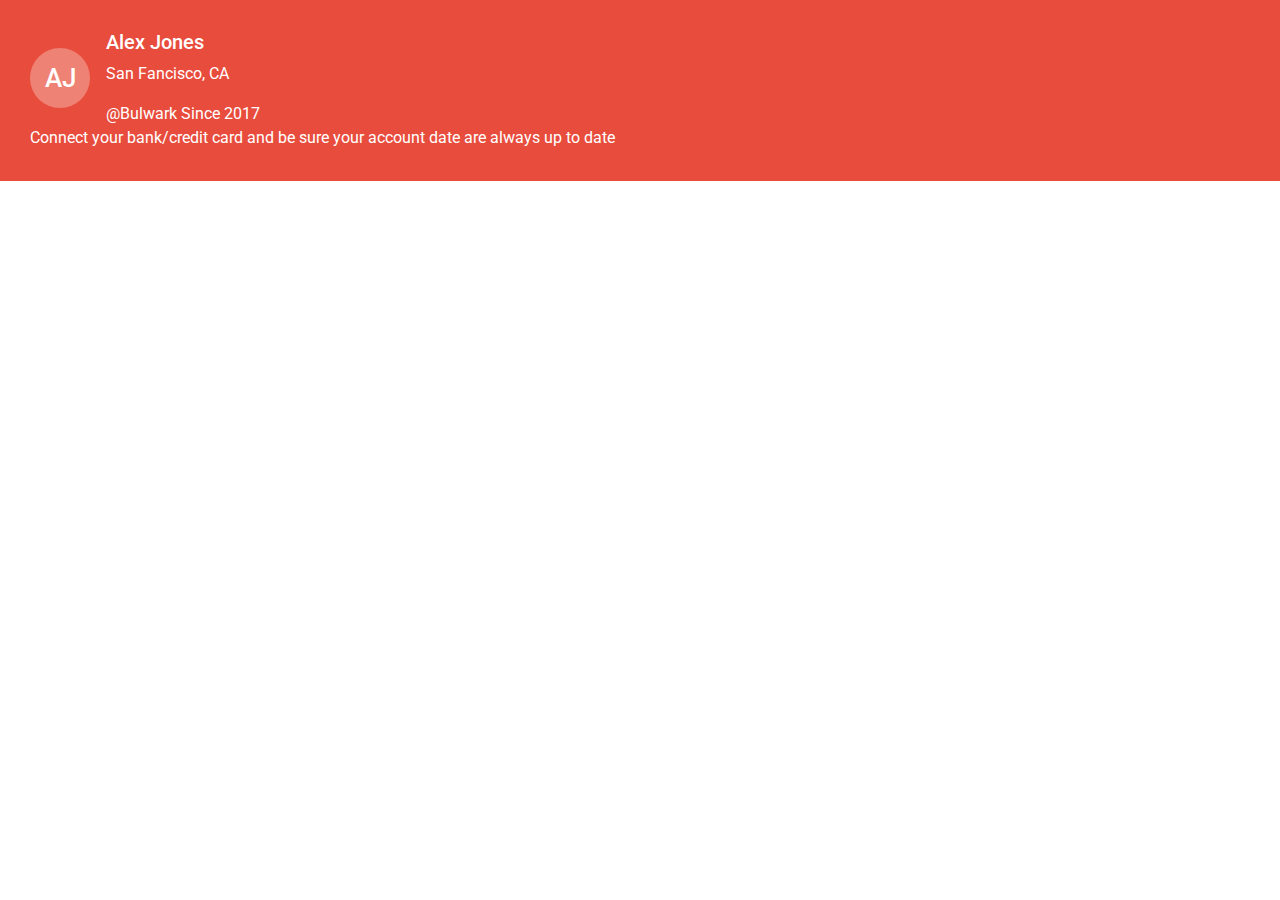
==== index.html @ 28ac64c2 "Git init" ====
<!DOCTYPE html>
<html lang="en">
<head>
  <div>
    <meta charset="utf-8">
    <meta name="viewport" content="width=device-width, initial-scale=1, shrink-to-fit=no">
    <title>Document</title>
    <!-- Bootstrap CSS -->
    <link rel="stylesheet" href="https://maxcdn.bootstrapcdn.com/bootstrap/4.0.0/css/bootstrap.min.css" crossorigin="anonymous">
    <!-- Google Font CSS -->
    <link href="https://fonts.googleapis.com/css?family=Roboto:400,500,700" rel="stylesheet">
    <!-- Theme CSS -->
    <link rel="stylesheet" href="css/style.css">
  </div>
</head>
<body>
  <section class="main-wrapper">
    <div class="container-fluid item-block-wrapper">
      <div class="row">
        <div class="col-sm-8">
          <div class="col-sm-12">
            <div class="media">
              <span class="align-self-center mr-3 user-short-name rounded-circle">AJ</span>
              <div class="media-body">
                <h5 class="mt-0 user-name">Alex Jones</h5>
                <p>San Fancisco, CA</p>
                <p class="mb-0">@Bulwark Since 2017</p>
              </div>
            </div>
          </div>
          <div class="col-sm-12">
            <p class="mb-0">Connect your bank/credit card and be sure your account date are always up to date</p>
          </div>
          <div class="col-sm-12">

          </div>
        </div>
        <div class="col-sm-4">
        </div>
      </div>
    </div>
  </section>

  <script src="https://code.jquery.com/jquery-3.2.1.slim.min.js" crossorigin="anonymous"></script>
  <script src="https://cdnjs.cloudflare.com/ajax/libs/popper.js/1.12.9/umd/popper.min.js" crossorigin="anonymous"></script>
  <script src="https://maxcdn.bootstrapcdn.com/bootstrap/4.0.0/js/bootstrap.min.js" crossorigin="anonymous"></script>
</body>
</html>
---- css/style.css ----
body {
  font-family: 'Roboto', sans-serif;
}

.item-block-wrapper {
  background-color: #e84c3d;
  color: #ffffff;
  padding-top: 30px;
  padding-bottom: 30px;
}

.user-short-name {
  background-color: #ee8275;
  display: flex;
  width: 60px;
  height: 60px;
  align-items: center;
  justify-content: center;
  font-size: 26px;
  font-weight: 500;
}

// Small devices (landscape phones, 576px and up)
@media (min-width: 576px) {}

// Medium devices (tablets, 768px and up)
@media (min-width: 768px) {}

// Large devices (desktops, 992px and up)
@media (min-width: 992px) {}

// Extra large devices (large desktops, 1200px and up)
@media (min-width: 1200px) {}
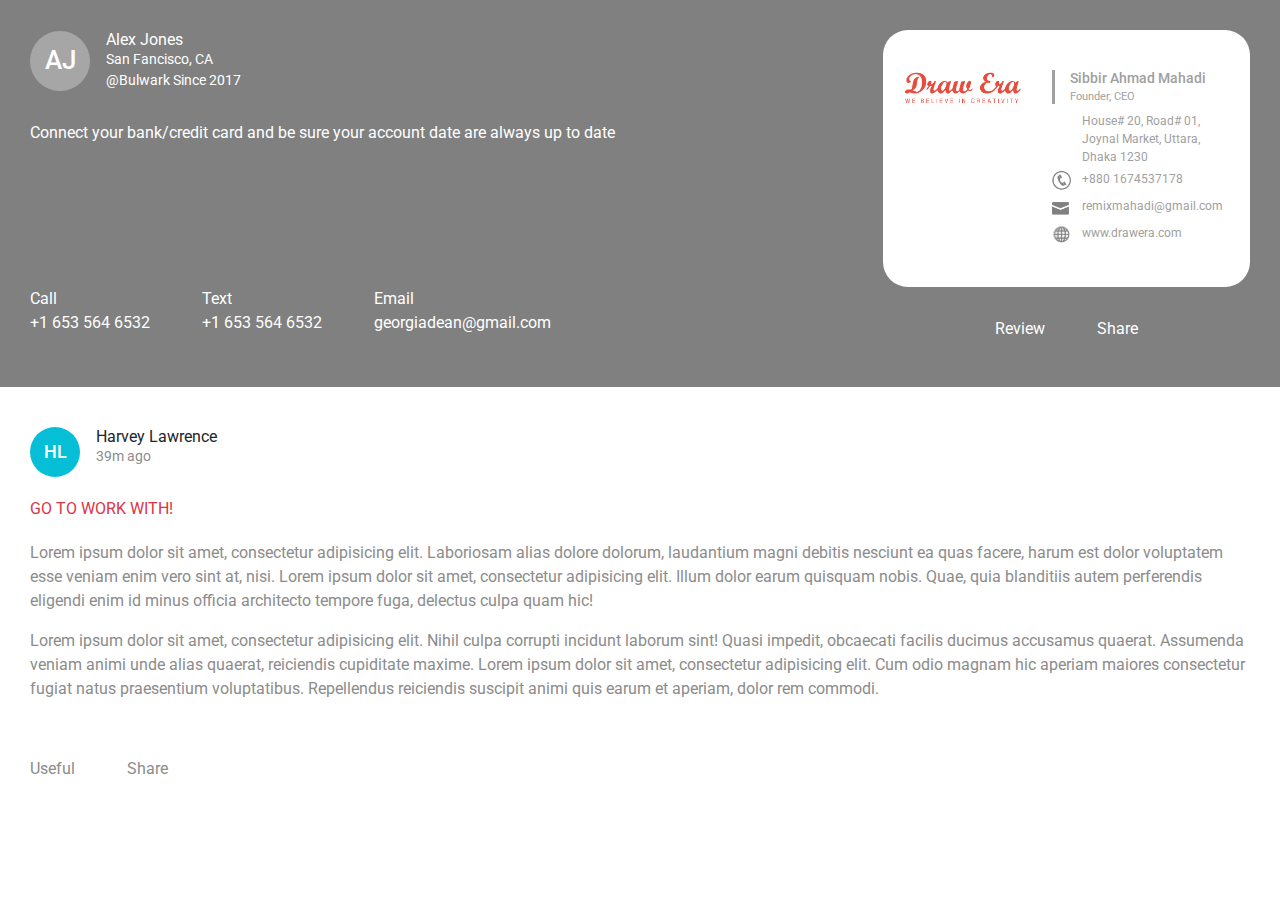
==== commit e2e48419: "File added" ====
--- a/index.html
+++ b/index.html
@@ -1,48 +1,163 @@
 <!DOCTYPE html>
 <html lang="en">
+
 <head>
   <div>
     <meta charset="utf-8">
     <meta name="viewport" content="width=device-width, initial-scale=1, shrink-to-fit=no">
     <title>Document</title>
     <!-- Bootstrap CSS -->
-    <link rel="stylesheet" href="https://maxcdn.bootstrapcdn.com/bootstrap/4.0.0/css/bootstrap.min.css" crossorigin="anonymous">
+    <link rel="stylesheet" href="css/bootstrap.min.css">
     <!-- Google Font CSS -->
     <link href="https://fonts.googleapis.com/css?family=Roboto:400,500,700" rel="stylesheet">
+    <link rel="stylesheet" href="https://use.fontawesome.com/releases/v5.0.8/css/all.css" integrity="sha384-3AB7yXWz4OeoZcPbieVW64vVXEwADiYyAEhwilzWsLw+9FgqpyjjStpPnpBO8o8S" crossorigin="anonymous">
     <!-- Theme CSS -->
     <link rel="stylesheet" href="css/style.css">
   </div>
 </head>
+
 <body>
   <section class="main-wrapper">
     <div class="container-fluid item-block-wrapper">
       <div class="row">
         <div class="col-sm-8">
+          <div class="col-sm-12 media user-media">
+            <span class="align-self-center mr-3 user-short-name rounded-circle">AJ</span>
+            <div class="media-body">
+              <h5 class="mt-0 mb-0 user-name">Alex Jones</h5>
+              <p class="mb-0 hidden-mobile">San Fancisco, CA</p>
+              <p class="mb-0">@Bulwark Since 2017</p>
+            </div>
+          </div>
+          <div class="visible-inline-mobile user-rating-wrapper text-center">
+            <span>5 STAR</span>
+            <p class="user-rating mb-0">
+              <i class="fas fa-star"></i>
+              <i class="fas fa-star"></i>
+              <i class="fas fa-star"></i>
+              <i class="fas fa-star"></i>
+              <i class="fas fa-star"></i>
+            </p>
+          </div>
+          <div class="clearfix"></div>
+          <div class="col-sm-12 user-content justify-content-center">
+            <p class="mb-0">Connect your bank/credit card and be sure your account date are always up to date</p>
+          </div>
+        </div>
+        <div class="col-sm-4">
           <div class="col-sm-12">
-            <div class="media">
-              <span class="align-self-center mr-3 user-short-name rounded-circle">AJ</span>
-              <div class="media-body">
-                <h5 class="mt-0 user-name">Alex Jones</h5>
-                <p>San Fancisco, CA</p>
-                <p class="mb-0">@Bulwark Since 2017</p>
+            <div class="user-detail">
+              <div class="row">
+                <div class="col-sm-5 user-logo">
+                  <img src="images/crop.png" class="img-fluid" alt="">
+                </div>
+                <div class="col-sm-7">
+                  <h3 class="col-sm-12">
+                    Sibbir Ahmad Mahadi
+                    <small>Founder, CEO</small>
+                  </h3>
+                </div>
+              </div>
+              <div class="row">
+                <div class="col-sm-5">
+
+                </div>
+                <address class="col-sm-7">
+                  <p class="mb-0 address"><i class="fas fa-map-marker"></i> <span>House# 20, Road# 01, Joynal Market, Uttara, Dhaka 1230</span></p>
+                  <a class="icon-detail icon-phone" href="tel:+880 1674537178"><span>+880 1674537178</span></a>
+                  <a class="icon-detail icon-email" href="mailto:remixmahadi@gmail.com"><span>remixmahadi@gmail.com</span></a>
+                  <a class="icon-detail icon-web" href="www.drawera.com"><span>www.drawera.com</span></a>
+                </address>
               </div>
             </div>
           </div>
-          <div class="col-sm-12">
-            <p class="mb-0">Connect your bank/credit card and be sure your account date are always up to date</p>
-          </div>
-          <div class="col-sm-12">
-
-          </div>
         </div>
-        <div class="col-sm-4">
+      </div>
+      <div class="row user-info">
+        <div class="col-sm-8">
+          <ul class="list-inline user-info-list col-sm-12">
+            <li class="list-inline-item">
+              <i class="fas fa-phone rotate-90"></i>
+              <p class="mb-0">Call</p>
+              <a class="hidden-mobile" href="tel:+1 653 564 6532">+1 653 564 6532</a>
+            </li>
+            <li class="list-inline-item">
+              <i class="fas fa-comment"></i>
+              <p class="mb-0">Text</p>
+              <a class="hidden-mobile" href="tel:+1 653 564 6532">+1 653 564 6532</a>
+            </li>
+            <li class="list-inline-item">
+              <i class="fas fa-envelope"></i>
+              <p class="mb-0">Email</p>
+              <a class="hidden-mobile" href="mailto:georgiadean@gmail.com">georgiadean@gmail.com</a>
+            </li>
+            <li class="list-inline-item visible-inline-mobile">
+              <i class="fas fa-star"></i>
+              <p class="mb-0">Review</p>
+            </li>
+            <li class="list-inline-item visible-inline-mobile">
+              <i class="far fa-paper-plane"></i>
+              <p class="mb-0">Share</p>
+            </li>
+          </ul>
+        </div>
+        <div class="col-sm-4 hidden-mobile">
+          <ul class="user-social-list list-inline text-center mt-30">
+            <li class="list-inline-item">
+              <i class="fas fa-star"></i>
+              <p class="mb-0">Review</p>
+            </li>
+            <li class="list-inline-item">
+              <i class="far fa-paper-plane"></i>
+              <p class="mb-0">Share</p>
+            </li>
+          </ul>
         </div>
       </div>
     </div>
+    <div class="container-fluid item-detail-wrapper">
+      <div class="col-sm-12">
+        <div class="col-sm-12 media user-media">
+          <span class="align-self-center mr-3 user-short-name rounded-circle">HL</span>
+          <div class="media-body">
+            <h5 class="mt-0 mb-0 user-name">Harvey Lawrence</h5>
+            <p class="mb-0 user-time">39m ago</p>
+          </div>
+        </div>
+        <div class="visible-inline-mobile user-rating-wrapper text-center">
+          <span>5 STAR</span>
+          <p class="user-rating mb-0">
+            <i class="fas fa-star"></i>
+            <i class="fas fa-star"></i>
+            <i class="fas fa-star"></i>
+            <i class="fas fa-star"></i>
+            <i class="fas fa-star"></i>
+          </p>
+        </div>
+        <div class="clearfix"></div>
+        <div class="item-detail-content col-sm-12">
+          <p class="text-danger mt-20 mb-20">GO TO WORK WITH!</p>
+          <p>Lorem ipsum dolor sit amet, consectetur adipisicing elit. Laboriosam alias dolore dolorum, laudantium magni debitis nesciunt ea quas facere, harum est dolor voluptatem esse veniam enim vero sint at, nisi. Lorem ipsum dolor sit amet, consectetur adipisicing elit. Illum dolor earum quisquam nobis. Quae, quia blanditiis autem perferendis eligendi enim id minus officia architecto tempore fuga, delectus culpa quam hic!</p>
+          <p>Lorem ipsum dolor sit amet, consectetur adipisicing elit. Nihil culpa corrupti incidunt laborum sint! Quasi impedit, obcaecati facilis ducimus accusamus quaerat. Assumenda veniam animi unde alias quaerat, reiciendis cupiditate maxime. Lorem ipsum dolor sit amet, consectetur adipisicing elit. Cum odio magnam hic aperiam maiores consectetur fugiat natus praesentium voluptatibus. Repellendus reiciendis suscipit animi quis earum et aperiam, dolor rem commodi.</p>
+        </div>
+      </div>
+    </div>
+    <div class="container-fluid user-choice">
+      <div class="col-sm-12">
+        <ul class="list-inline user-choice-list mb-0">
+          <li class="list-inline-item heart">
+            <a href="javascript:void(0)"><i class="fas fa-heart"></i> Useful</a>
+          </li>
+          <li class="list-inline-item share">
+            <a href="javascript:void(0)"><i class="far fa-paper-plane"></i> Share</a>
+          </li>
+        </ul>
+      </div>
+    </div>
   </section>
-
   <script src="https://code.jquery.com/jquery-3.2.1.slim.min.js" crossorigin="anonymous"></script>
   <script src="https://cdnjs.cloudflare.com/ajax/libs/popper.js/1.12.9/umd/popper.min.js" crossorigin="anonymous"></script>
   <script src="https://maxcdn.bootstrapcdn.com/bootstrap/4.0.0/js/bootstrap.min.js" crossorigin="anonymous"></script>
 </body>
+
 </html>
--- a/css/style.css
+++ b/css/style.css
@@ -3,14 +3,18 @@
 }
 
 .item-block-wrapper {
-  background-color: #e84c3d;
+  background-color: #808080;
   color: #ffffff;
   padding-top: 30px;
   padding-bottom: 30px;
 }
 
+.user-media {
+  font-size: 14px;
+}
+
 .user-short-name {
-  background-color: #ee8275;
+  background-color: #a6a6a6;
   display: flex;
   width: 60px;
   height: 60px;
@@ -20,11 +24,208 @@
   font-weight: 500;
 }
 
-// Small devices (landscape phones, 576px and up)
-@media (min-width: 576px) {}
-
-// Medium devices (tablets, 768px and up)
-@media (min-width: 768px) {}
+.user-name {
+  font-size: 16px;
+  font-weight: 400;
+}
+
+.user-detail {
+  background: #ffffff;
+  border-radius: 25px;
+  padding: 40px 20px;
+}
+
+.user-detail address {
+  margin-bottom: 0;
+}
+
+.user-detail h3,
+.user-detail address p,
+.user-detail address a {
+  color: #a0a0a0;
+  font-size: 12px;
+}
+
+.user-detail h3 {
+  border-left: 3px solid #a0a0a0;
+  font-size: 14px;
+}
+
+.user-detail .address {
+  position: relative;
+  padding-left: 30px;
+}
+
+.user-detail .address i {
+  position: absolute;
+  left: 0;
+  font-size: 16px;
+}
+
+.icon-detail {
+  background: url('../images/icon.png') no-repeat;
+  padding-left: 30px;
+  padding-bottom: 5px;
+  display: inline-block;
+}
+
+.icon-phone {
+  background-position: -4px -2px;
+  background-size: 20%;
+}
+
+.icon-email {
+  background-position: -4px -31px;
+  background-size: 14%;
+}
+
+.icon-web {
+  background-position: -2px -62px;
+  background-size: 17%;
+}
+
+.user-content {
+  margin: 30px 0;
+}
+
+.rotate-90 {
+  transform: rotate(90deg);
+}
+
+.mt-20 {
+  margin-top: 20px;
+}
+
+.mb-20 {
+  margin-bottom: 20px;
+}
+
+.mt-30 {
+  margin-top: 30px;
+}
+
+.user-info .user-info-list li:not(:last-child),
+.user-social-list li:not(:last-child),
+.user-choice .user-choice-list li {
+  margin-right: 3em;
+}
+
+.user-info-list li a,
+.user-info-list li a:hover,
+.user-info-list li a:focus {
+  color: #fff;
+  text-decoration: none;
+}
+
+.item-detail-wrapper {
+  padding: 40px 0;
+}
+
+.item-detail-wrapper .user-short-name {
+  background-color: #06bfd7;
+  font-size: 18px;
+  width: 50px;
+  height: 50px;
+  color: #fff;
+}
+
+.user-time,
+.item-detail-content,
+.user-choice li a {
+  color: #8c8c8c;
+}
+
+.user-choice .heart a i {
+  color: #e74b3e;
+}
+
+.clearfix::after {
+  display: block;
+  content: "";
+  clear: both;
+}
+
+@media (max-width: 767px) {
+  .visible-mobile {
+    display: block;
+  }
+  .visible-inline-mobile {
+    display: inline-block;
+  }
+  .hidden-mobile {
+    display: none;
+  }
+  .user-content {
+    margin-bottom: 0;
+  }
+  .user-info-list {
+    display: flex;
+    justify-content: space-between;
+    text-align: center;
+    margin-top: 20px;
+  }
+  .user-info .user-info-list li:not(:last-child),
+  .user-social-list li:not(:last-child) {
+    margin-right: 1em;
+  }
+  .user-logo {
+    text-align: center;
+    margin-bottom: 15px;
+  }
+  .user-logo img {
+    max-width: 180px;
+  }
+  .user-short-name {
+    width: 45px;
+    height: 45px;
+    font-size: 20px;
+  }
+  .user-rating {
+    color: #ffffff;
+  }
+  .user-rating-wrapper {
+    float: right;
+  }
+  .user-media {
+    float: left;
+    width: auto;
+  }
+  .user-detail address a {
+    display: inline-block;
+    width: 100%;
+    margin-bottom: 10px;
+  }
+  .icon-phone {
+    background-position: -4px -2px;
+    background-size: 10%;
+  }
+  .icon-email {
+    background-position: -4px -34px;
+    background-size: 9%;
+  }
+  .icon-web {
+    background-position: -3px -79px;
+    background-size: 10%;
+  }
+  .item-detail-wrapper .user-rating,
+  .item-detail-wrapper .user-rating-wrapper {
+    color: #e74b3e;
+  }
+  .user-choice {
+    background-color: #f8fbfc;
+    border-bottom: 1px solid #cfcfcf;
+    padding-top: 15px;
+    padding-bottom: 15px;
+    margin-bottom: 20px;
+  }
+}
+
+@media (min-width: 768px) {
+  .visible-mobile,
+  .visible-inline-mobile {
+    display: none;
+  }
+}
 
 // Large devices (desktops, 992px and up)
 @media (min-width: 992px) {}
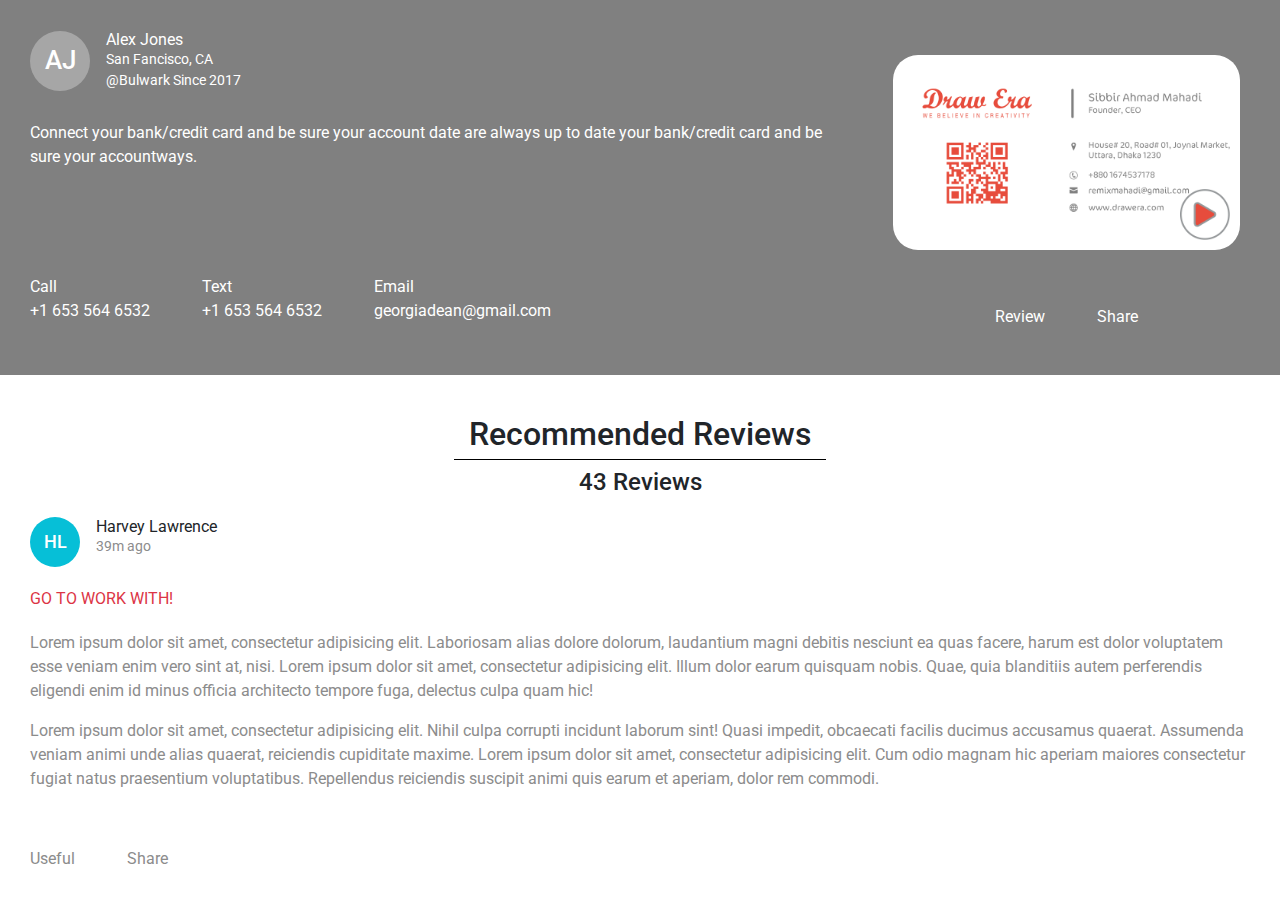
==== commit 775208ff: "[fix] changes" ====
--- a/index.html
+++ b/index.html
@@ -8,6 +8,7 @@
     <title>Document</title>
     <!-- Bootstrap CSS -->
     <link rel="stylesheet" href="css/bootstrap.min.css">
+    <!-- <link rel="stylesheet" href="https://maxcdn.bootstrapcdn.com/bootstrap/4.0.0/css/bootstrap.min.css"> -->
     <!-- Google Font CSS -->
     <link href="https://fonts.googleapis.com/css?family=Roboto:400,500,700" rel="stylesheet">
     <link rel="stylesheet" href="https://use.fontawesome.com/releases/v5.0.8/css/all.css" integrity="sha384-3AB7yXWz4OeoZcPbieVW64vVXEwADiYyAEhwilzWsLw+9FgqpyjjStpPnpBO8o8S" crossorigin="anonymous">
@@ -41,33 +42,28 @@
           </div>
           <div class="clearfix"></div>
           <div class="col-sm-12 user-content justify-content-center">
-            <p class="mb-0">Connect your bank/credit card and be sure your account date are always up to date</p>
+            <p>Connect your bank/credit card and be sure your account date are always up to date your bank/credit card and be sure your accountways.</p>
           </div>
         </div>
         <div class="col-sm-4">
-          <div class="col-sm-12">
-            <div class="user-detail">
-              <div class="row">
-                <div class="col-sm-5 user-logo">
-                  <img src="images/crop.png" class="img-fluid" alt="">
+          <div class="card-img-wrapper">
+            <a href="javascript:void(0)" data-toggle="modal" data-target="#videoModal">
+              <img src="images/card.png" class="img-fluid img-card" alt="card" />
+              <img src="images/play.png" class="img-fluid play-icon" alt="play" />
+            </a>
+          </div>
+          <!-- Modal -->
+          <div class="modal fade" id="videoModal" tabindex="-1" role="dialog" aria-labelledby="videoModalLabel" aria-hidden="true">
+            <div class="modal-dialog" role="document">
+              <div class="modal-content">
+                <div class="modal-header">
+                  <button type="button" class="close" data-dismiss="modal" aria-label="Close">
+                    <span aria-hidden="true">&times;</span>
+                  </button>
                 </div>
-                <div class="col-sm-7">
-                  <h3 class="col-sm-12">
-                    Sibbir Ahmad Mahadi
-                    <small>Founder, CEO</small>
-                  </h3>
+                <div class="modal-body">
+                  <iframe width="100%" height="315" src="https://www.youtube.com/embed/aVS4W7GZSq0" frameborder="0" allow="autoplay; encrypted-media" allowfullscreen></iframe>
                 </div>
-              </div>
-              <div class="row">
-                <div class="col-sm-5">
-
-                </div>
-                <address class="col-sm-7">
-                  <p class="mb-0 address"><i class="fas fa-map-marker"></i> <span>House# 20, Road# 01, Joynal Market, Uttara, Dhaka 1230</span></p>
-                  <a class="icon-detail icon-phone" href="tel:+880 1674537178"><span>+880 1674537178</span></a>
-                  <a class="icon-detail icon-email" href="mailto:remixmahadi@gmail.com"><span>remixmahadi@gmail.com</span></a>
-                  <a class="icon-detail icon-web" href="www.drawera.com"><span>www.drawera.com</span></a>
-                </address>
               </div>
             </div>
           </div>
@@ -116,6 +112,10 @@
       </div>
     </div>
     <div class="container-fluid item-detail-wrapper">
+      <div class="col-sm-12 text-center mb-20 item-detail-heading">
+        <h2>Recommended Reviews</h2>
+        <h4>43 Reviews <span class="user-rating mb-0"><i class="fas fa-star"></i><i class="fas fa-star"></i><i class="fas fa-star"></i><i class="fas fa-star"></i><i class="fas fa-star"></i></span></h4>
+      </div>
       <div class="col-sm-12">
         <div class="col-sm-12 media user-media">
           <span class="align-self-center mr-3 user-short-name rounded-circle">HL</span>
@@ -144,7 +144,7 @@
     </div>
     <div class="container-fluid user-choice">
       <div class="col-sm-12">
-        <ul class="list-inline user-choice-list mb-0">
+        <ul class="list-inline user-choice-list">
           <li class="list-inline-item heart">
             <a href="javascript:void(0)"><i class="fas fa-heart"></i> Useful</a>
           </li>
--- a/css/style.css
+++ b/css/style.css
@@ -62,6 +62,26 @@
   font-size: 16px;
 }
 
+.card-img-wrapper {
+  position: relative;
+  border-radius: 25px;
+  overflow: hidden;
+  margin: 25px;
+}
+
+.card-img-wrapper .play-icon {
+  position: absolute;
+  bottom: 10px;
+  right: 10px;
+  max-width: 50px;
+}
+
+.item-detail-heading h2 {
+  border-bottom: 1px solid #000;
+  display: inline-block;
+  padding: 0 15px 5px;
+}
+
 .icon-detail {
   background: url('../images/icon.png') no-repeat;
   padding-left: 30px;
@@ -135,7 +155,8 @@
   color: #8c8c8c;
 }
 
-.user-choice .heart a i {
+.user-choice li a.active i,
+.user-choice li a:hover i {
   color: #e74b3e;
 }
 
@@ -143,6 +164,11 @@
   display: block;
   content: "";
   clear: both;
+}
+
+.item-detail-wrapper .user-rating,
+.item-detail-wrapper .user-rating-wrapper {
+  color: #e74b3e;
 }
 
 @media (max-width: 767px) {
@@ -206,10 +232,6 @@
   .icon-web {
     background-position: -3px -79px;
     background-size: 10%;
-  }
-  .item-detail-wrapper .user-rating,
-  .item-detail-wrapper .user-rating-wrapper {
-    color: #e74b3e;
   }
   .user-choice {
     background-color: #f8fbfc;
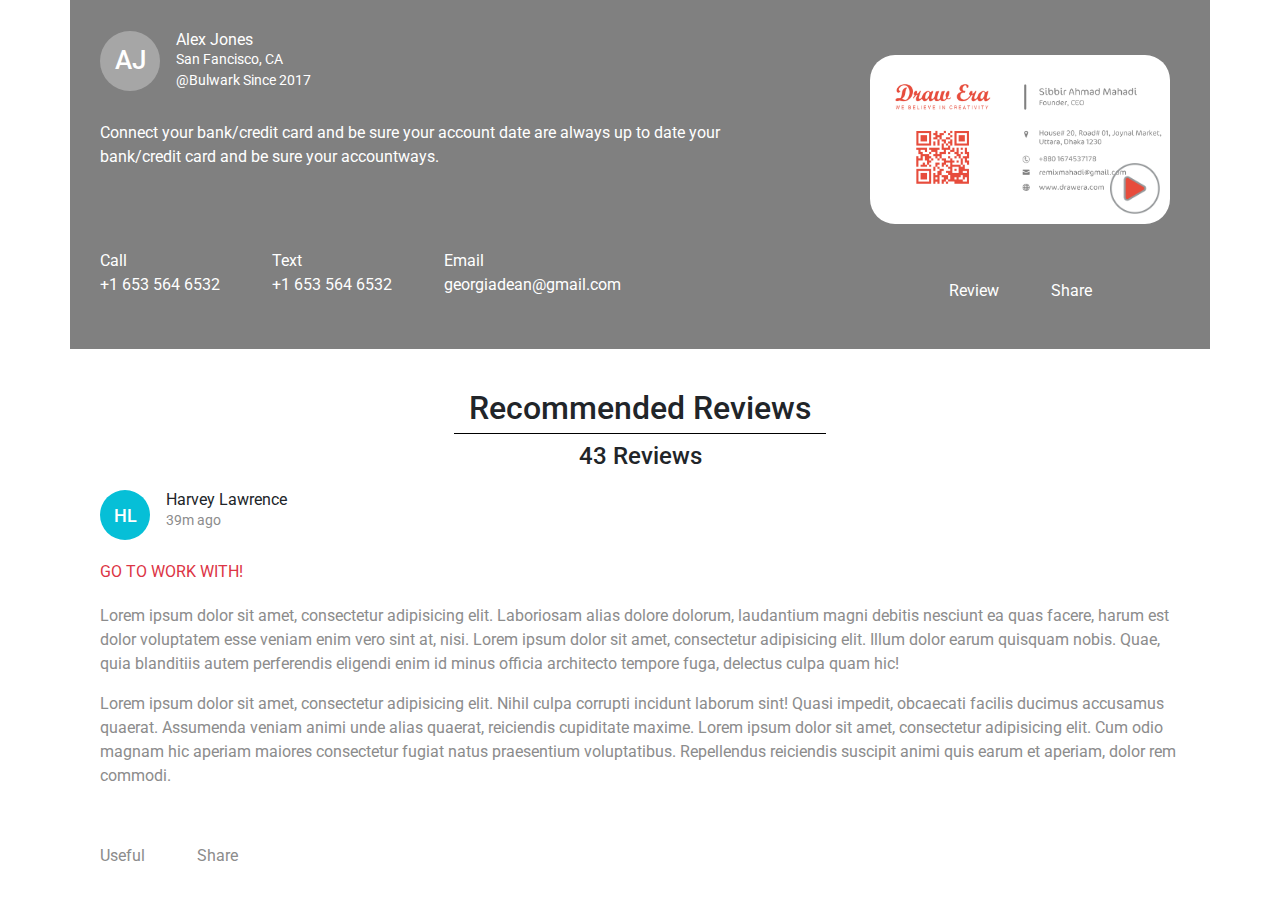
==== commit 86ca36a7: "fix" ====
--- a/index.html
+++ b/index.html
@@ -19,7 +19,7 @@
 
 <body>
   <section class="main-wrapper">
-    <div class="container-fluid item-block-wrapper">
+    <div class="container item-block-wrapper">
       <div class="row">
         <div class="col-sm-8">
           <div class="col-sm-12 media user-media">
@@ -111,7 +111,7 @@
         </div>
       </div>
     </div>
-    <div class="container-fluid item-detail-wrapper">
+    <div class="container item-detail-wrapper">
       <div class="col-sm-12 text-center mb-20 item-detail-heading">
         <h2>Recommended Reviews</h2>
         <h4>43 Reviews <span class="user-rating mb-0"><i class="fas fa-star"></i><i class="fas fa-star"></i><i class="fas fa-star"></i><i class="fas fa-star"></i><i class="fas fa-star"></i></span></h4>
@@ -142,7 +142,7 @@
         </div>
       </div>
     </div>
-    <div class="container-fluid user-choice">
+    <div class="container user-choice">
       <div class="col-sm-12">
         <ul class="list-inline user-choice-list">
           <li class="list-inline-item heart">
--- a/css/style.css
+++ b/css/style.css
@@ -171,6 +171,32 @@
   color: #e74b3e;
 }
 
+.thankyou-page {
+  background-color: #f2f2f7;
+  padding-top: 50px;
+}
+
+.thankyou-page h1 {
+  color: #95989a;
+  font-size: 28px;
+  font-weight: 400;
+}
+
+.thankyou-page h2 {
+  color: #383838;
+  font-size: 20px;
+  margin-top: 10px;
+  font-weight: 400;
+}
+
+.social-list {
+  margin-bottom: 20px;
+}
+
+.social-list li {
+  max-width: 60px;
+}
+
 @media (max-width: 767px) {
   .visible-mobile {
     display: block;
@@ -240,6 +266,16 @@
     padding-bottom: 15px;
     margin-bottom: 20px;
   }
+  .user-choice-list {
+    text-align: center;
+  }
+  .social-list {
+    margin-top: 20px;
+  }
+  .social-list li {
+    margin-bottom: 20px;
+    max-width: 50px;
+  }
 }
 
 @media (min-width: 768px) {
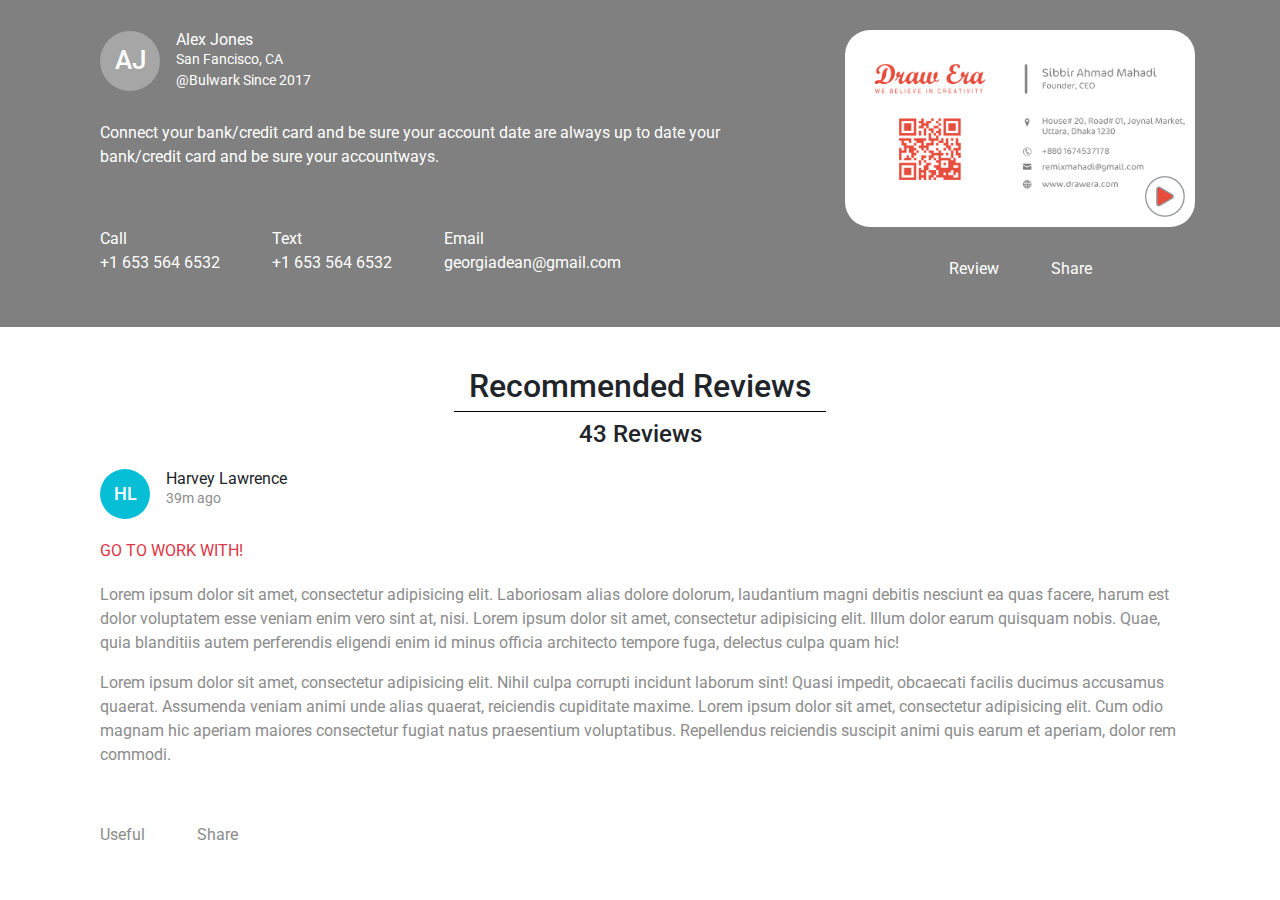
==== commit a0b4eb7b: "Thank you page changes" ====
--- a/index.html
+++ b/index.html
@@ -19,98 +19,90 @@
 
 <body>
   <section class="main-wrapper">
-    <div class="container item-block-wrapper">
-      <div class="row">
-        <div class="col-sm-8">
-          <div class="col-sm-12 media user-media">
-            <span class="align-self-center mr-3 user-short-name rounded-circle">AJ</span>
-            <div class="media-body">
-              <h5 class="mt-0 mb-0 user-name">Alex Jones</h5>
-              <p class="mb-0 hidden-mobile">San Fancisco, CA</p>
-              <p class="mb-0">@Bulwark Since 2017</p>
+    <section class="item-block-wrapper">
+      <div class="container">
+        <div class="row">
+          <div class="col-md-8">
+            <div class="col-md-12 media user-media">
+              <span class="align-self-center mr-3 user-short-name rounded-circle">AJ</span>
+              <div class="media-body">
+                <h5 class="mt-0 mb-0 user-name">Alex Jones</h5>
+                <p class="mb-0 hidden-mobile">San Fancisco, CA</p>
+                <p class="mb-0">@Bulwark Since 2017</p>
+              </div>
+            </div>
+            <div class="clearfix"></div>
+            <div class="col-md-12 user-content justify-content-center">
+              <p>Connect your bank/credit card and be sure your account date are always up to date your bank/credit card and be sure your accountways.</p>
             </div>
           </div>
-          <div class="visible-inline-mobile user-rating-wrapper text-center">
-            <span>5 STAR</span>
-            <p class="user-rating mb-0">
-              <i class="fas fa-star"></i>
-              <i class="fas fa-star"></i>
-              <i class="fas fa-star"></i>
-              <i class="fas fa-star"></i>
-              <i class="fas fa-star"></i>
-            </p>
-          </div>
-          <div class="clearfix"></div>
-          <div class="col-sm-12 user-content justify-content-center">
-            <p>Connect your bank/credit card and be sure your account date are always up to date your bank/credit card and be sure your accountways.</p>
-          </div>
-        </div>
-        <div class="col-sm-4">
-          <div class="card-img-wrapper">
-            <a href="javascript:void(0)" data-toggle="modal" data-target="#videoModal">
-              <img src="images/card.png" class="img-fluid img-card" alt="card" />
-              <img src="images/play.png" class="img-fluid play-icon" alt="play" />
-            </a>
-          </div>
-          <!-- Modal -->
-          <div class="modal fade" id="videoModal" tabindex="-1" role="dialog" aria-labelledby="videoModalLabel" aria-hidden="true">
-            <div class="modal-dialog" role="document">
-              <div class="modal-content">
-                <div class="modal-header">
-                  <button type="button" class="close" data-dismiss="modal" aria-label="Close">
-                    <span aria-hidden="true">&times;</span>
-                  </button>
-                </div>
-                <div class="modal-body">
-                  <iframe width="100%" height="315" src="https://www.youtube.com/embed/aVS4W7GZSq0" frameborder="0" allow="autoplay; encrypted-media" allowfullscreen></iframe>
+          <div class="col-md-4">
+            <div class="card-img-wrapper">
+              <a href="javascript:void(0)" data-toggle="modal" data-target="#videoModal">
+                <img src="images/card.png" class="img-fluid img-card" alt="card" />
+                <img src="images/play.png" class="img-fluid play-icon" alt="play" />
+              </a>
+            </div>
+            <!-- Modal -->
+            <div class="modal fade" id="videoModal" tabindex="-1" role="dialog" aria-labelledby="videoModalLabel" aria-hidden="true">
+              <div class="modal-dialog" role="document">
+                <div class="modal-content">
+                  <div class="modal-header">
+                    <button type="button" class="close" data-dismiss="modal" aria-label="Close">
+                      <span aria-hidden="true">&times;</span>
+                    </button>
+                  </div>
+                  <div class="modal-body">
+                    <iframe width="100%" height="315" src="https://www.youtube.com/embed/aVS4W7GZSq0" frameborder="0" allow="autoplay; encrypted-media" allowfullscreen></iframe>
+                  </div>
                 </div>
               </div>
             </div>
           </div>
         </div>
-      </div>
-      <div class="row user-info">
-        <div class="col-sm-8">
-          <ul class="list-inline user-info-list col-sm-12">
-            <li class="list-inline-item">
-              <i class="fas fa-phone rotate-90"></i>
-              <p class="mb-0">Call</p>
-              <a class="hidden-mobile" href="tel:+1 653 564 6532">+1 653 564 6532</a>
-            </li>
-            <li class="list-inline-item">
-              <i class="fas fa-comment"></i>
-              <p class="mb-0">Text</p>
-              <a class="hidden-mobile" href="tel:+1 653 564 6532">+1 653 564 6532</a>
-            </li>
-            <li class="list-inline-item">
-              <i class="fas fa-envelope"></i>
-              <p class="mb-0">Email</p>
-              <a class="hidden-mobile" href="mailto:georgiadean@gmail.com">georgiadean@gmail.com</a>
-            </li>
-            <li class="list-inline-item visible-inline-mobile">
-              <i class="fas fa-star"></i>
-              <p class="mb-0">Review</p>
-            </li>
-            <li class="list-inline-item visible-inline-mobile">
-              <i class="far fa-paper-plane"></i>
-              <p class="mb-0">Share</p>
-            </li>
-          </ul>
-        </div>
-        <div class="col-sm-4 hidden-mobile">
-          <ul class="user-social-list list-inline text-center mt-30">
-            <li class="list-inline-item">
-              <i class="fas fa-star"></i>
-              <p class="mb-0">Review</p>
-            </li>
-            <li class="list-inline-item">
-              <i class="far fa-paper-plane"></i>
-              <p class="mb-0">Share</p>
-            </li>
-          </ul>
+        <div class="row user-info">
+          <div class="col-md-8">
+            <ul class="list-inline user-info-list col-sm-12">
+              <li class="list-inline-item">
+                <i class="fas fa-phone rotate-90"></i>
+                <p class="mb-0">Call</p>
+                <a class="hidden-mobile hidden-tablet" href="tel:+1 653 564 6532">+1 653 564 6532</a>
+              </li>
+              <li class="list-inline-item">
+                <i class="fas fa-comment"></i>
+                <p class="mb-0">Text</p>
+                <a class="hidden-mobile hidden-tablet" href="tel:+1 653 564 6532">+1 653 564 6532</a>
+              </li>
+              <li class="list-inline-item">
+                <i class="fas fa-envelope"></i>
+                <p class="mb-0">Email</p>
+                <a class="hidden-mobile hidden-tablet" href="mailto:georgiadean@gmail.com">georgiadean@gmail.com</a>
+              </li>
+              <li class="list-inline-item visible-inline-tablet">
+                <i class="fas fa-star"></i>
+                <p class="mb-0">Review</p>
+              </li>
+              <li class="list-inline-item visible-inline-tablet">
+                <i class="far fa-paper-plane"></i>
+                <p class="mb-0">Share</p>
+              </li>
+            </ul>
+          </div>
+          <div class="col-sm-4 hidden-mobile hidden-tablet">
+            <ul class="user-social-list list-inline text-center mt-30">
+              <li class="list-inline-item">
+                <i class="fas fa-star"></i>
+                <p class="mb-0">Review</p>
+              </li>
+              <li class="list-inline-item">
+                <i class="far fa-paper-plane"></i>
+                <p class="mb-0">Share</p>
+              </li>
+            </ul>
+          </div>
         </div>
       </div>
-    </div>
+    </section>
     <div class="container item-detail-wrapper">
       <div class="col-sm-12 text-center mb-20 item-detail-heading">
         <h2>Recommended Reviews</h2>
--- a/css/style.css
+++ b/css/style.css
@@ -66,14 +66,14 @@
   position: relative;
   border-radius: 25px;
   overflow: hidden;
-  margin: 25px;
+  margin: 0;
 }
 
 .card-img-wrapper .play-icon {
   position: absolute;
   bottom: 10px;
   right: 10px;
-  max-width: 50px;
+  max-width: 40px;
 }
 
 .item-detail-heading h2 {
@@ -172,29 +172,35 @@
 }
 
 .thankyou-page {
-  background-color: #f2f2f7;
+  background-color: #747474;
   padding-top: 50px;
 }
 
 .thankyou-page h1 {
-  color: #95989a;
+  color: #fff;
   font-size: 28px;
   font-weight: 400;
+  margin-bottom: 15px;
 }
 
 .thankyou-page h2 {
-  color: #383838;
+  color: #fff;
   font-size: 20px;
-  margin-top: 10px;
+  margin-top: 20px;
   font-weight: 400;
+  margin-bottom: 15px;
 }
 
 .social-list {
   margin-bottom: 20px;
+  text-align: center;
 }
 
 .social-list li {
-  max-width: 60px;
+  width: 60px;
+  margin-right: 10px !important;
+  margin-left: 10px !important;
+  margin-bottom: 10px;
 }
 
 @media (max-width: 767px) {
@@ -274,7 +280,6 @@
   }
   .social-list li {
     margin-bottom: 20px;
-    max-width: 50px;
   }
 }
 
@@ -285,6 +290,44 @@
   }
 }
 
+@media (min-width: 993px) {
+  .visible-inline-tablet {
+    display: none;
+  }
+}
+
+@media (max-width: 992px) {
+  .hidden-tablet {
+    display: none;
+  }
+  .visible-inline-tablet {
+    display: inline-block;
+  }
+  .user-info-list {
+    display: flex;
+    justify-content: space-around;
+  }
+  .user-info-list li {
+    text-align: center;
+  }
+}
+
+@media (max-width: 1024px) {
+  .user-info .user-info-list li:not(:last-child),
+  .user-social-list li:not(:last-child),
+  .user-choice .user-choice-list li {
+    margin-right: 1em;
+  }
+}
+
+@media (max-width: 1200px) {
+  .user-info .user-info-list li:not(:last-child),
+  .user-social-list li:not(:last-child),
+  .user-choice .user-choice-list li {
+    margin-right: 1em;
+  }
+}
+
 // Large devices (desktops, 992px and up)
 @media (min-width: 992px) {}
 
